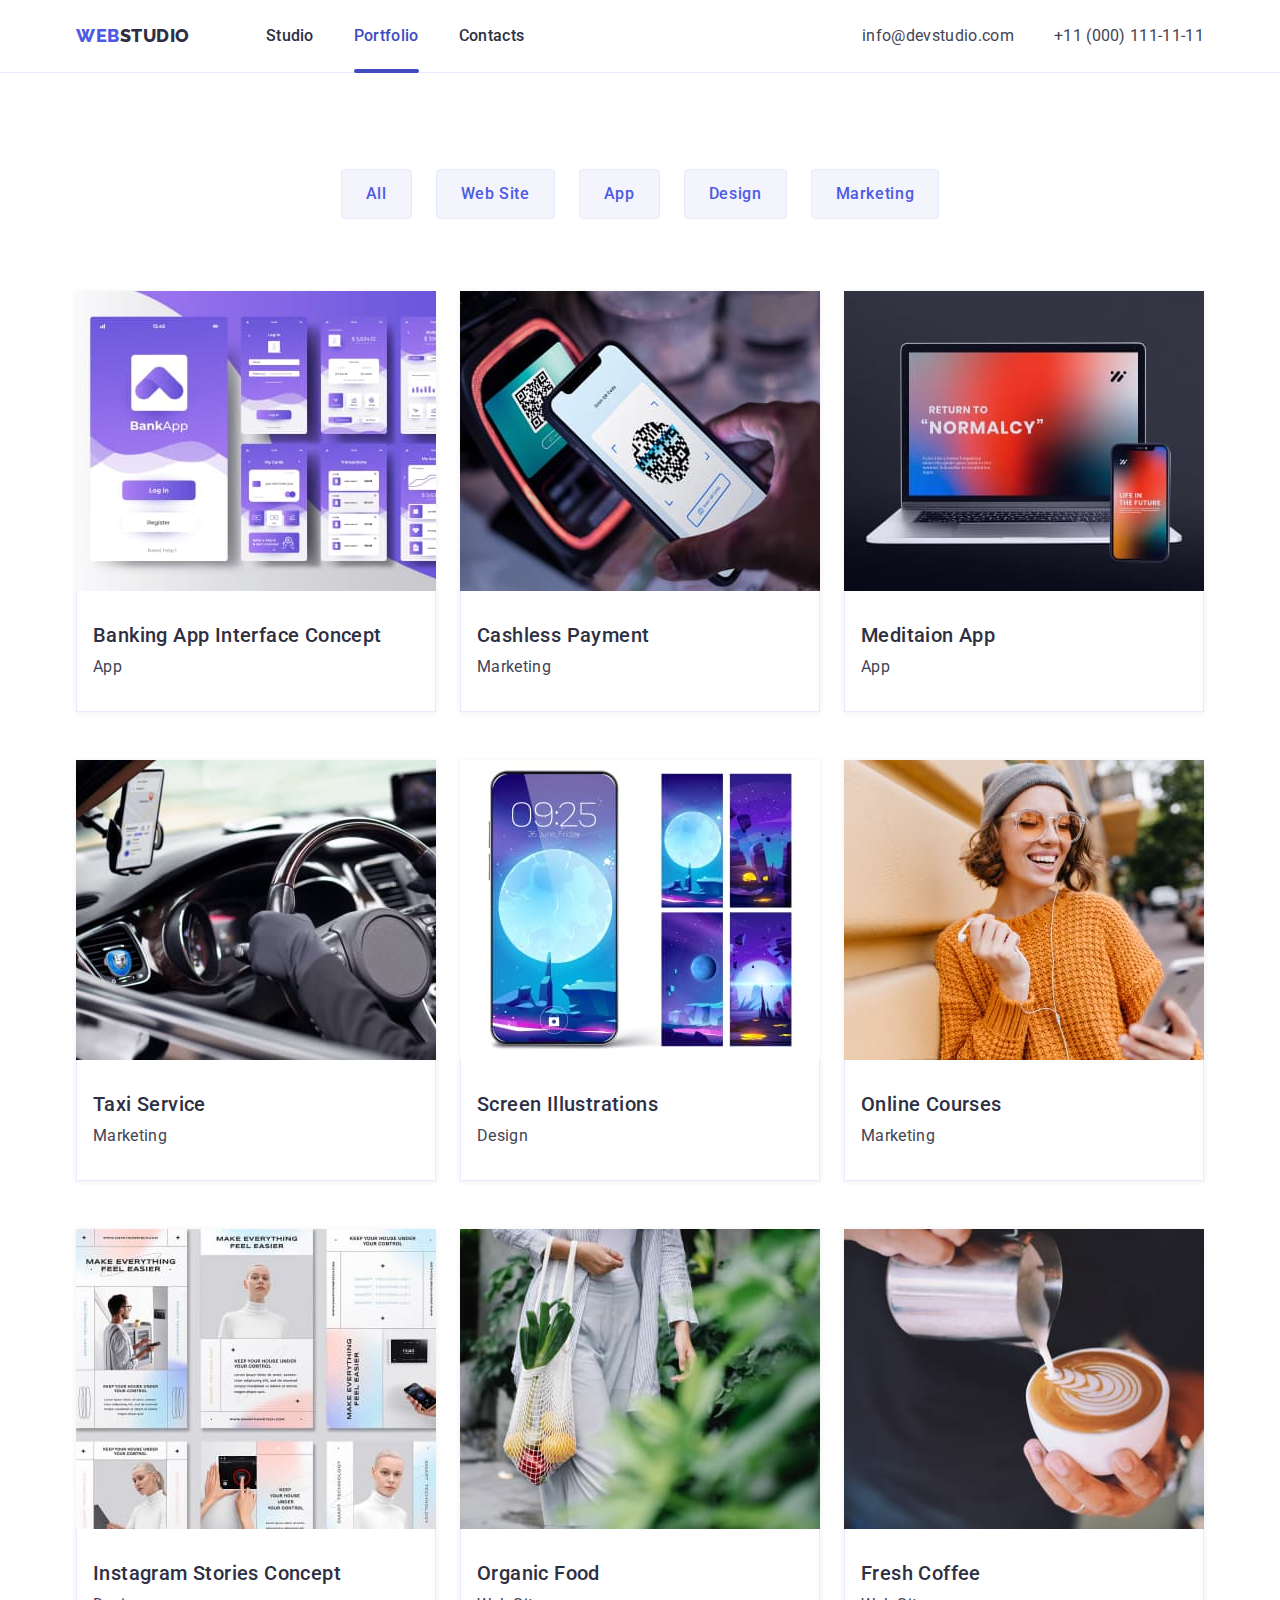
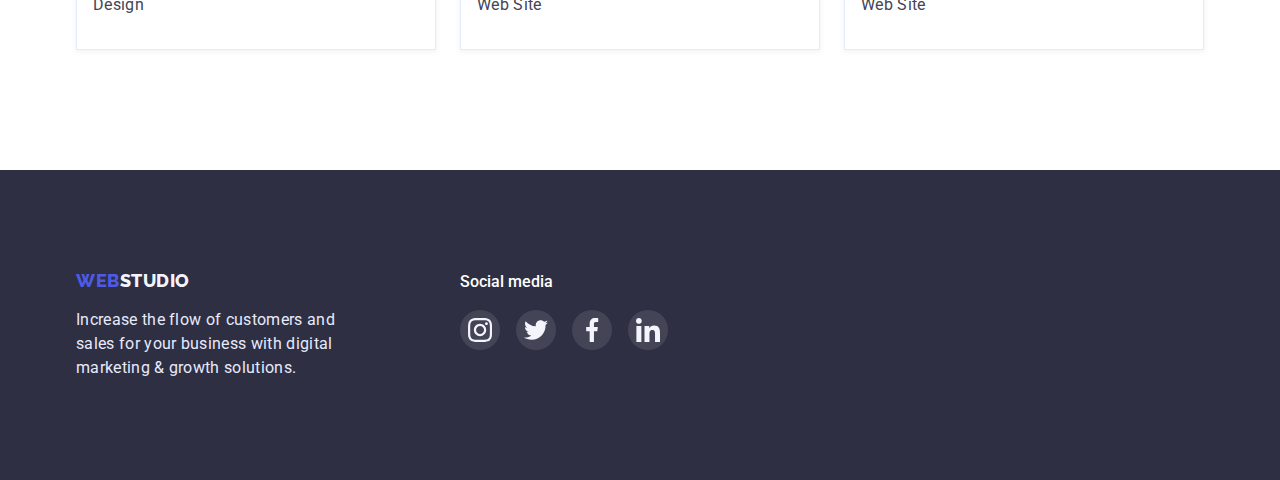
==== portfolio.html @ 485239a8 "clone repository" ====
<!DOCTYPE html>
<html lang="en">
  <head>
    <meta charset="UTF-8" />
    <meta http-equiv="X-UA-Compatible" content="IE=edge" />
    <meta name="viewport" content="width=device-width, initial-scale=1.0" />
    <title>WebStudio</title>
    <link rel="preconnect" href="https://fonts.googleapis.com" />
    <link rel="preconnect" href="https://fonts.gstatic.com" crossorigin />
    <link
      href="https://fonts.googleapis.com/css2?family=Raleway:wght@800&family=Roboto:wght@400;500;700;900&display=swap"
      rel="stylesheet"
    />
    <link
      rel="stylesheet"
      href="https://cdnjs.cloudflare.com/ajax/libs/modern-normalize/1.0.0/modern-normalize.min.css"
    />
    <link rel="stylesheet" href="./css/styles.css" />
  </head>
  <body>
    <header class="header">
      <div class="container header-container">
        <nav class="header-nav">
          <a href="./index.html" class="header-logo-link"
            ><span class="header-logo-linkweb">Web</span>Studio</a
          >
          <ul class="header-list list">
            <li class="header-item">
              <a href="./index.html" class="header-nav-link link">Studio</a>
            </li>
            <li class="header-item">
              <a href="./portfolio.html" class="header-nav-link current-page"
                >Portfolio</a
              >
            </li>
            <li class="header-item">
              <a href="#" class="header-nav-link link">Contacts</a>
            </li>
          </ul>
        </nav>
        <address class="contacts">
          <ul class="contacts-list list">
            <li class="contacts-item">
              <a href="mailto:info@devstudio.com" class="contacts-link link"
                >info@devstudio.com</a
              >
            </li>
            <li class="contacts-item">
              <a href="tel:+110001111111" class="contacts-link link"
                >+11 (000) 111-11-11</a
              >
            </li>
          </ul>
        </address>
      </div>
    </header>

    <main>
      <section class="section filter">
        <div class="container filter-container">
          <ul class="filter-list list">
            <li class="filter-item">
              <button type="button" class="filter-btn btn">All</button>
            </li>
            <li class="filter-item">
              <button type="button" class="filter-btn btn">Web Site</button>
            </li>
            <li class="filter-item">
              <button type="button" class="filter-btn btn">App</button>
            </li>
            <li class="filter-item">
              <button type="button" class="filter-btn btn">Design</button>
            </li>
            <li class="filter-item">
              <button type="button" class="filter-btn btn">Marketing</button>
            </li>
          </ul>

          <ul class="cadr-list list">
            <li class="card-item">
              <a href="#" class="card-link link">
                <div class="overlay-thumb">
                  <img
                    src="./images/bankingapp.jpg"
                    alt="Banking App Interface Concept"
                    width="360"
                  />
                  <div class="overlay-content">
                    <p class="overlay-text">
                      14 Stylish and User-Friendly App Design Concepts · Task
                      Manager App · Calorie Tracker App · Exotic Fruit Ecommerce
                      App · Cloud Storage App
                    </p>
                  </div>
                </div>
                <div class="card-item-content">
                  <h3 class="card-item-title">Banking App Interface Concept</h3>
                  <p class="card-item-text">App</p>
                </div>
              </a>
            </li>

            <li class="card-item">
              <a href="#" class="card-link link">
                <div class="overlay-thumb">
                  <img
                    src="./images/cashless.jpg"
                    alt="Cashless Payment"
                    width="360"
                  />
                  <div class="overlay-content">
                    <p class="overlay-text">
                      14 Stylish and User-Friendly App Design Concepts · Task
                      Manager App · Calorie Tracker App · Exotic Fruit Ecommerce
                      App · Cloud Storage App
                    </p>
                  </div>
                </div>
                <div class="card-item-content">
                  <h3 class="card-item-title">Cashless Payment</h3>
                  <p class="card-item-text">Marketing</p>
                </div>
              </a>
            </li>

            <li class="card-item">
              <a href="#" class="card-link link">
                <div class="overlay-thumb">
                  <img
                    src="./images/meditaionapp.jpg"
                    alt="Meditaion App"
                    width="360"
                  />
                  <div class="overlay-content">
                    <p class="overlay-text">
                      14 Stylish and User-Friendly App Design Concepts · Task
                      Manager App · Calorie Tracker App · Exotic Fruit Ecommerce
                      App · Cloud Storage App
                    </p>
                  </div>
                </div>
                <div class="card-item-content">
                  <h3 class="card-item-title">Meditaion App</h3>
                  <p class="card-item-text">App</p>
                </div>
              </a>
            </li>

            <li class="card-item">
              <a href="#" class="card-link link">
                <div class="overlay-thumb">
                  <img
                    src="./images/taxiservice.jpg"
                    alt="Taxi Service"
                    width="360"
                  />
                  <div class="overlay-content">
                    <p class="overlay-text">
                      14 Stylish and User-Friendly App Design Concepts · Task
                      Manager App · Calorie Tracker App · Exotic Fruit Ecommerce
                      App · Cloud Storage App
                    </p>
                  </div>
                </div>
                <div class="card-item-content">
                  <h3 class="card-item-title">Taxi Service</h3>
                  <p class="card-item-text">Marketing</p>
                </div>
              </a>
            </li>

            <li class="card-item">
              <a href="#" class="card-link link">
                <div class="overlay-thumb">
                  <img
                    src="./images/screenillustrations.jpg"
                    alt="Screen Illustrations"
                    width="360"
                  />
                  <div class="overlay-content">
                    <p class="overlay-text">
                      14 Stylish and User-Friendly App Design Concepts · Task
                      Manager App · Calorie Tracker App · Exotic Fruit Ecommerce
                      App · Cloud Storage App
                    </p>
                  </div>
                </div>
                <div class="card-item-content">
                  <h3 class="card-item-title">Screen Illustrations</h3>
                  <p class="card-item-text">Design</p>
                </div>
              </a>
            </li>

            <li class="card-item">
              <a href="#" class="card-link link">
                <div class="overlay-thumb">
                  <img
                    src="./images/onlinecourses.jpg"
                    alt="Online Courses"
                    width="360"
                  />
                  <div class="overlay-content">
                    <p class="overlay-text">
                      14 Stylish and User-Friendly App Design Concepts · Task
                      Manager App · Calorie Tracker App · Exotic Fruit Ecommerce
                      App · Cloud Storage App
                    </p>
                  </div>
                </div>
                <div class="card-item-content">
                  <h3 class="card-item-title">Online Courses</h3>
                  <p class="card-item-text">Marketing</p>
                </div>
              </a>
            </li>

            <li class="card-item">
              <a href="#" class="card-link link">
                <div class="overlay-thumb">
                  <img
                    src="./images/instagram.jpg"
                    alt="Instagram Stories Concept"
                    width="360"
                  />
                  <div class="overlay-content">
                    <p class="overlay-text">
                      14 Stylish and User-Friendly App Design Concepts · Task
                      Manager App · Calorie Tracker App · Exotic Fruit Ecommerce
                      App · Cloud Storage App
                    </p>
                  </div>
                </div>
                <div class="card-item-content">
                  <h3 class="card-item-title">Instagram Stories Concept</h3>
                  <p class="card-item-text">Design</p>
                </div>
              </a>
            </li>

            <li class="card-item">
              <a href="#" class="card-link link">
                <div class="overlay-thumb">
                  <img
                    src="./images/organicfood.jpg"
                    alt="Organic Food"
                    width="360"
                  />
                  <div class="overlay-content">
                    <p class="overlay-text">
                      14 Stylish and User-Friendly App Design Concepts · Task
                      Manager App · Calorie Tracker App · Exotic Fruit Ecommerce
                      App · Cloud Storage App
                    </p>
                  </div>
                </div>
                <div class="card-item-content">
                  <h3 class="card-item-title">Organic Food</h3>
                  <p class="card-item-text">Web Site</p>
                </div>
              </a>
            </li>

            <li class="card-item">
              <a href="#" class="card-link link">
                <div class="overlay-thumb">
                  <img
                    src="./images/coffee.jpg"
                    alt="Fresh Coffee"
                    width="360"
                  />
                  <div class="overlay-content">
                    <p class="overlay-text">
                      14 Stylish and User-Friendly App Design Concepts · Task
                      Manager App · Calorie Tracker App · Exotic Fruit Ecommerce
                      App · Cloud Storage App
                    </p>
                  </div>
                </div>
                <div class="card-item-content">
                  <h3 class="card-item-title">Fresh Coffee</h3>
                  <p class="card-item-text">Web Site</p>
                </div>
              </a>
            </li>
          </ul>
        </div>
      </section>
    </main>

    <footer class="footer">
      <div class="container footer-container">
        <div class="footer-logo">
          <a href="./index.html" class="footer-logo-link"
            ><span class="footer-logo-linkweb">Web</span>Studio</a
          >
          <p class="footer-text">
            Increase the flow of customers and sales for your business with
            digital marketing & growth solutions.
          </p>
        </div>

        <div class="footer-social">
          <h3 class="social-title">Social media</h3>
          <ul class="social-list list">
            <li class="social-item">
              <a
                href="https://www.instagram.com/"
                target="_blank"
                title="Instagram"
                class="social-icon link"
              >
                <svg width="24" height="24">
                  <use href="./images/icons.svg#FooterInstagram"></use>
                </svg>
              </a>
            </li>
            <li class="social-item">
              <a
                href="https://twitter.com/"
                target="_blank"
                title="Twitter"
                class="social-icon link"
              >
                <svg width="24" height="24">
                  <use href="./images/icons.svg#FooterTwitter"></use>
                </svg>
              </a>
            </li>
            <li class="social-item">
              <a
                href="https://www.facebook.com/"
                target="_blank"
                title="Facebook"
                class="social-icon link"
              >
                <svg width="24" height="24">
                  <use href="./images/icons.svg#FooterFacebook"></use>
                </svg>
              </a>
            </li>
            <li class="social-item">
              <a
                href="https://www.linkedin.com/"
                target="_blank"
                title="linkedin"
                class="social-icon link"
              >
                <svg width="24" height="24">
                  <use href="./images/icons.svg#FooterLinkedIn"></use>
                </svg>
              </a>
            </li>
          </ul>
        </div>
      </div>
    </footer>
  </body>
</html>
---- css/styles.css ----
:root {
  --primary-text-color: #2e2f42;
  --primary-title-font-weight: 500;
  --secondary-text-color: #434455;
  --logo-link-font-weight: 800;
  --logo-text-color-web: #4d5ae5;
  --logo-text-color-header: #2e2f42;
  --logo-text-color-footer: #f4f4fd;
  --nav-link-color: #2e2f42;
  --contacts-link-color: #434455;
  --link-color-accent: #404bbf;
  --hero-title-color: #ffffff;
  --hero-backgrnd-color: #2e2f42;
  --hero-btn-text-color: #ffffff;
  --hero-btn-backgrnd-color: #4d5ae5;
  --hero-btn-accent-color: #404bbf;
  --team-backgrnd-color: #f4f4fd;
  --team-item-backgrnd-color: #ffffff;
  --footer-text-color: #e7e9fc;
  --footer-backgrnd-color: #2e2f42;
  --filter-btn-text-color: #4d5ae5;
  --filter-btn-backgrnd-color: #f4f4fd;
  --filter-btn-accent-text-color: #ffffff;
  --filter-btn-accent-backgrnd-color: #404bbf;
}

h1,
h2,
h3,
h4,
h5,
p {
  margin: 0;
  padding: 0;
}

ul {
  margin: 0;
  padding: 0;
}

img {
  display: block;
  max-width: 100%;
  height: auto;
}

body {
  font-family: "Roboto", sans-serif;
  color: var(--primary-text-color);
}

.list {
  list-style: none;
  padding: 0;
  margin: 0;
}

.link {
  text-decoration: none;
}

.btn {
  cursor: pointer;
}

.section {
  padding-top: 120px;
  padding-bottom: 120px;
}

.container {
  max-width: 1158px;
  padding-left: 15px;
  padding-right: 15px;
  padding: 0 15px;
  margin: 0 auto;
}

/*------------ HEADER ------------*/
.header {
  border-bottom: 1px solid #e7e9fc;
}

.header-container {
  display: flex;
  align-items: center;
}

.header-nav {
  display: flex;
  align-items: center;
}

.header-logo-link {
  font-family: "Raleway", sans-serif;
  font-weight: var(--logo-link-font-weight);
  font-size: 18px;
  line-height: 1.33;
  align-items: center;
  letter-spacing: 0.03em;
  text-transform: uppercase;
  text-decoration: none;
  color: var(--logo-text-color-header);
  padding-top: 24px;
  padding-bottom: 24px;
}

.header-logo-linkweb {
  color: var(--logo-text-color-web);
}

.header-list {
  display: flex;
  align-items: center;
  gap: 40px;
  margin-left: 76px;
}

.header-item {
}

.header-nav-link {
  display: block;
  font-family: "Roboto";
  font-weight: 500;
  font-size: 16px;
  line-height: 1.5;
  letter-spacing: 0.02em;
  color: var(--nav-link-color);
  padding-top: 24px;
  padding-bottom: 24px;
  transition: 250ms cubic-bezier(0.4, 0, 0.2, 1);
}

.header-nav-link:hover,
.header-nav-link:focus {
  color: var(--link-color-accent);
}

.current-page {
  position: relative;
  text-decoration: none;
  color: var(--link-color-accent);
}

.current-page::after {
  content: "";
  position: absolute;
  width: 100%;
  height: 4px;
  left: 0;
  bottom: -1px;
  background-color: var(--link-color-accent);
  border-radius: 2px;
}

.contacts {
  margin-top: 0;
  margin-bottom: 0;
  margin-left: auto;
}

.contacts-list {
  display: flex;
  align-items: center;
}

.contacts-list .contacts-item + .contacts-item {
  margin-left: 40px;
}

.contacts-item {
}

.contacts-link {
  font-family: "Roboto";
  font-style: normal;
  font-size: 16px;
  line-height: 1.5;
  letter-spacing: 0.02em;
  color: var(--contacts-link-color);
  padding-top: 24px;
  padding-bottom: 24px;
  transition: 250ms cubic-bezier(0.4, 0, 0.2, 1);
}

.contacts-link:hover,
.contacts-link:focus {
  color: var(--link-color-accent);
}

/*------------ HERO ------------*/
.hero {
  max-width: 1440px;
  margin-left: auto;
  margin-right: auto;
  background-color: var(--hero-backgrnd-color);
  padding-top: 188px;
  padding-bottom: 188px;
  background-image: linear-gradient(
      to right,
      rgba(46, 47, 66, 0.7),
      rgba(46, 47, 66, 0.7)
    ),
    url(../images/people-office.jpg);
  background-repeat: no-repeat;
  background-position: center;
  background-size: cover;
}

.hero-container {
  display: flex;
  align-items: center;
  flex-direction: column;
}

.hero-title {
  font-size: 56px;
  line-height: 1.07;
  letter-spacing: 0.02em;
  color: var(--hero-title-color);
  max-width: 550px;
  text-align: center;
}

.hero-btn {
  display: flex;
  font-family: inherit;
  font-weight: 500;
  font-size: 16px;
  line-height: 1.18;
  letter-spacing: 0.04em;
  color: var(--hero-btn-text-color);
  background: var(--hero-btn-backgrnd-color);
  box-shadow: 0px 4px 4px rgba(0, 0, 0, 0.15);
  border-radius: 4px;
  padding: 16px 32px;
  gap: 10px;
  margin-top: 48px;
  border: 0;
  text-align: center;
  transition: 250ms cubic-bezier(0.4, 0, 0.2, 1);
}

.hero-btn:hover,
.hero-btn:focus {
  background: var(--hero-btn-accent-color);
}

/*------------ FEATURES ------------*/
.features {
}

.features-container {
}

.visually-hidden {
  position: absolute;
  white-space: nowrap;
  width: 1px;
  height: 1px;
  overflow: hidden;
  border: 0;
  padding: 0;
  clip: rect(0 0 0 0);
  clip-path: inset(50%);
  margin: -1px;
}

.features-list {
  display: flex;
  gap: 24px;
}

.features-item {
  /* width: 264px; */
  width: calc((1128 - 3 * 24px) / 4);
}

.features-item::before {
  content: "";
  display: block;
  height: 112px;
  background-size: contain;
  background-repeat: no-repeat;
  background-position: center;
  background-color: #f4f4fd;
  border-radius: 4px;
}

.icon-antenna::before {
  background-image: url(../images/antenna.svg);
  background-size: 64px;
}

.icon-clock::before {
  background-image: url(../images/clock.svg);
  background-size: 64px;
}

.icon-diagram::before {
  background-image: url(../images/diagram.svg);
  background-size: 64px;
}

.icon-astronaut::before {
  background-image: url(../images/astronaut.svg);
  background-size: 64px;
}

.features-item-title {
  font-weight: var(--primary-title-font-weight);
  font-size: 20px;
  line-height: 1.2;
  letter-spacing: 0.02em;
  margin-top: 8px;
  margin-bottom: 8px;
  width: 264px;
}

.features-item-text {
  font-size: 16px;
  line-height: 1.5;
  letter-spacing: 0.02em;
  color: var(--secondary-text-color);
  width: 264px;
}

/*------------ ABOUT ------------*/
.about {
  padding-top: 0;
}

.about-container {
}

.about-title {
  font-size: 36px;
  line-height: 1.11;
  letter-spacing: 0.02em;
  text-transform: capitalize;
  text-align: center;
}

.about-list {
  display: flex;
  margin-top: 72px;
  gap: 24px;
}

.about-item {
  /* width: 360px; */
  width: calc((1128 - 2 * 24px) / 3);
}

/*------------ TEAM ------------*/
.team {
  background: var(--team-backgrnd-color);
}

.team-container {
}

.team-title {
  font-size: 36px;
  line-height: 1.11;
  letter-spacing: 0.02em;
  text-transform: capitalize;
  text-align: center;
}

.team-list {
  display: flex;
  background-color: #f4f4fd;
  gap: 24px;
  margin-top: 72px;
}

.team-item {
  background: var(--team-item-backgrnd-color);
  box-shadow: 0px 1px 6px rgba(46, 47, 66, 0.08),
    0px 1px 1px rgba(46, 47, 66, 0.16), 0px 2px 1px rgba(46, 47, 66, 0.08);
  border-radius: 0px 0px 4px 4px;
  text-align: center;
  /* width: 264px; */
  width: calc((1128 - 3 * 24px) / 4);
}

.team-item-content {
  padding: 32px 16px;
}

.team-item-title {
  font-weight: var(--primary-title-font-weight);
  font-size: 20px;
  line-height: 1.2;
  letter-spacing: 0.02em;
}

.team-item-text {
  font-size: 16px;
  line-height: 1.5;
  letter-spacing: 0.02em;
  color: var(--secondary-text-color);
  margin-top: 8px;
}

.team-icon {
  display: flex;
  justify-content: center;
  gap: 24px;
  margin-top: 8px;
}

.team-icon li {
}

.team-icon a {
  display: inline-block;
  width: 40px;
  height: 40px;
  border-radius: 50%;
  padding: 12px;
  background-color: #4d5ae5;
  transition: 250ms cubic-bezier(0.4, 0, 0.2, 1);
}

.team-icon a:hover,
.team-icon a:focus {
  background-color: #404bbf;
}

.team-icon svg {
  fill: #f4f4fd;
}

/*------------ CUSTOMERS ------------*/
.customers {
}

.customers-container {
}
.customers-title {
  font-size: 36px;
  line-height: 1.11;
  letter-spacing: 0.02em;
  text-transform: capitalize;
  text-align: center;
}
.customers-list {
  display: flex;
  margin-top: 72px;
  justify-content: center;
  gap: 24px;
}

.customers-item {
  width: 168px;
  height: 88px;
}

.customers-link {
  display: inline-block;
  width: 100%;
  height: 100%;
  border: 1px solid #8e8f99;
  border-radius: 4px;
  padding: 16px 32px;
  transition: 250ms cubic-bezier(0.4, 0, 0.2, 1);
}

.customers-link:hover,
.customers-link:focus {
  border: 1px solid #404bbf;
}

.customers-icon {
  fill: #8e8f99;
  transition: 250ms cubic-bezier(0.4, 0, 0.2, 1);
}

.customers-link:is(:hover, :focus) > .customers-icon {
  fill: #404bbf;
}

/*------------ FOOTER ------------*/
.footer {
  background: var(--footer-backgrnd-color);
  padding-top: 100px;
  padding-bottom: 100px;
}

.footer-container {
  display: flex;
  align-items: baseline;
}

.footer-logo {
  margin-right: 120px;
}

.footer-logo-link {
  display: block;
  font-family: "Raleway", sans-serif;
  font-weight: var(--logo-link-font-weight);
  font-size: 18px;
  line-height: 1.16;
  align-items: center;
  letter-spacing: 0.03em;
  text-transform: uppercase;
  text-decoration: none;
  color: var(--logo-text-color-footer);
}

.footer-logo-linkweb {
  color: var(--logo-text-color-web);
}

.footer-text {
  display: block;
  font-size: 16px;
  line-height: 1.5;
  letter-spacing: 0.02em;
  color: var(--footer-text-color);
  margin-top: 16px;
  width: 264px;
}

.footer-social {
}

.social-title {
  font-family: "Roboto";
  font-style: normal;
  font-weight: 500;
  font-size: 16px;
  line-height: 24px;
  color: #ffffff;
}

.social-list {
  display: flex;
  justify-content: center;
  gap: 16px;
  margin-top: 16px;
}

.social-item {
}

.social-icon {
  display: inline-block;
  width: 40px;
  height: 40px;
  background-color: rgba(255, 255, 255, 0.1);
  border-radius: 50%;
  padding: 8px;
  outline: 1px #f4f4fd;
  transition: 250ms cubic-bezier(0.4, 0, 0.2, 1);
}

.social-icon:hover,
.social-icon:focus {
  background-color: #31d0aa;
}

.social-icon svg {
  fill: #f4f4fd;
}

/*------------ FILTER ------------*/
.filter {
  padding-top: 96px;
}

.filter-container {
}

.filter-list {
  display: flex;
  gap: 24px;
  justify-content: center;
  margin-bottom: 72px;
}

.filter-item {
  align-items: center;
}

.filter-btn {
  background: var(--filter-btn-backgrnd-color);
  border: 1px solid #e7e9fc;
  border-radius: 4px;
  font-family: "Roboto";
  font-style: normal;
  font-weight: 500;
  font-size: 16px;
  line-height: 1.5;
  align-items: center;
  text-align: center;
  letter-spacing: 0.04em;
  color: var(--filter-btn-text-color);
  padding: 12px 24px;
  transition: 250ms cubic-bezier(0.4, 0, 0.2, 1);
}

.filter-btn:hover,
.filter-btn:focus {
  background: var(--filter-btn-accent-backgrnd-color);
  color: var(--filter-btn-accent-text-color);
  box-shadow: 0px 3px 1px rgba(0, 0, 0, 0.1), 0px 2px 1px rgba(0, 0, 0, 0.08),
    0px 2px 2px rgba(0, 0, 0, 0.12);
  border: 1px solid #404bbf;
}

.filter-container-card {
}

.cadr-list {
  display: flex;
  flex-wrap: wrap;
}

.card-item {
  /* width: 360px; */
  width: calc((100% - 2 * 24px) / 3);
  margin-right: 24px;
  margin-bottom: 48px;
}

.card-link {
  display: block;
  color: #2e2f42;
  box-shadow: 0px 1px 6px rgba(46, 47, 66, 0.08);
  transition: 250ms cubic-bezier(0.4, 0, 0.2, 1);
}

.card-link:is(:hover, :focus) {
  box-shadow: 0px 1px 6px rgba(46, 47, 66, 0.08),
    0px 1px 1px rgba(46, 47, 66, 0.16), 0px 2px 1px rgba(46, 47, 66, 0.08);
}

.card-item:nth-child(3n) {
  margin-right: 0;
}

.card-item:nth-last-child(-n + 3) {
  margin-bottom: 0;
}

.card-item-content {
  width: 360px;
  border: 1px solid #e7e9fc;
  border-top: none;
  padding-left: 16px;
  padding-top: 32px;
  padding-bottom: 32px;
}

.card-item-title {
  font-weight: var(--primary-title-font-weight);
  font-size: 20px;
  line-height: 1.2;
  letter-spacing: 0.02em;
}

.card-item-text {
  font-size: 16px;
  line-height: 1.5;
  letter-spacing: 0.02em;
  color: var(--secondary-text-color);
  margin-top: 8px;
}

/*--------- FILTER-CARD-OVERLAY ---------*/
.overlay-thumb {
  position: relative;
  overflow: hidden;
}

.overlay-content {
  position: absolute;
  top: 0;
  left: 0;
  width: 100%;
  height: 100%;
  background-color: #4d5ae5;
  transform: translatey(100%);
  transition: transform 250ms cubic-bezier(0.4, 0, 0.2, 1);
  opacity: 0.9;
}

.overlay-text {
  position: absolute;
  padding: 40px 32px 0px 32px;
  font-family: "Roboto";
  font-style: normal;
  font-weight: 400;
  font-size: 16px;
  line-height: 24px;
  color: #f4f4fd;
}

.card-link:is(:hover, :focus) .overlay-content {
  transform: translatey(0);
}

/*------- BACKDROP and MODAL window -------*/
.backdrop {
  position: fixed;
  top: 0;
  left: 0;
  width: 100%;
  height: 100%;
  background-color: rgba(46, 47, 66, 0.4);
  transition: 500ms cubic-bezier(0.4, 0, 0.2, 1);
}

.backdrop.is-hidden {
  opacity: 0;
  pointer-events: none;
  visibility: hidden;
}

.backdrop.is-hidden .modal {
  transform: translate(-50%, -50%) scale(0.7);
}

.modal {
  position: absolute;
  top: 50%;
  left: 50%;
  min-width: 408px;
  min-height: 576px;
  background-color: #fcfcfc;
  border-radius: 4px;
  box-shadow: 0px 1px 1px rgba(0, 0, 0, 0.14), 0px 1px 3px rgba(0, 0, 0, 0.12),
    0px 2px 1px rgba(0, 0, 0, 0.2);
  transform: translate(-50%, -51%) scale(1);
  transition: transform 500ms cubic-bezier(0.4, 0, 0.2, 1);
}

.modal-btn-close {
  position: absolute;
  top: 24px;
  right: 24px;
  display: flex;
  justify-content: center;
  align-items: center;
  width: 24px;
  height: 24px;
  border-radius: 50%;
  background-color: #e7e9fc;
  border: 1px solid rgba(0, 0, 0, 0.1);
  transition: 250ms cubic-bezier(0.4, 0, 0.2, 1);
}

.modal-btn-close:is(:hover, :focus) {
  background-color: #404bbf;
  border: 1px solid #404bbf;
}

.modal-icon-close {
}

.modal-btn-close:is(:hover, :focus) .modal-icon-close {
  fill: #ffffff;
}
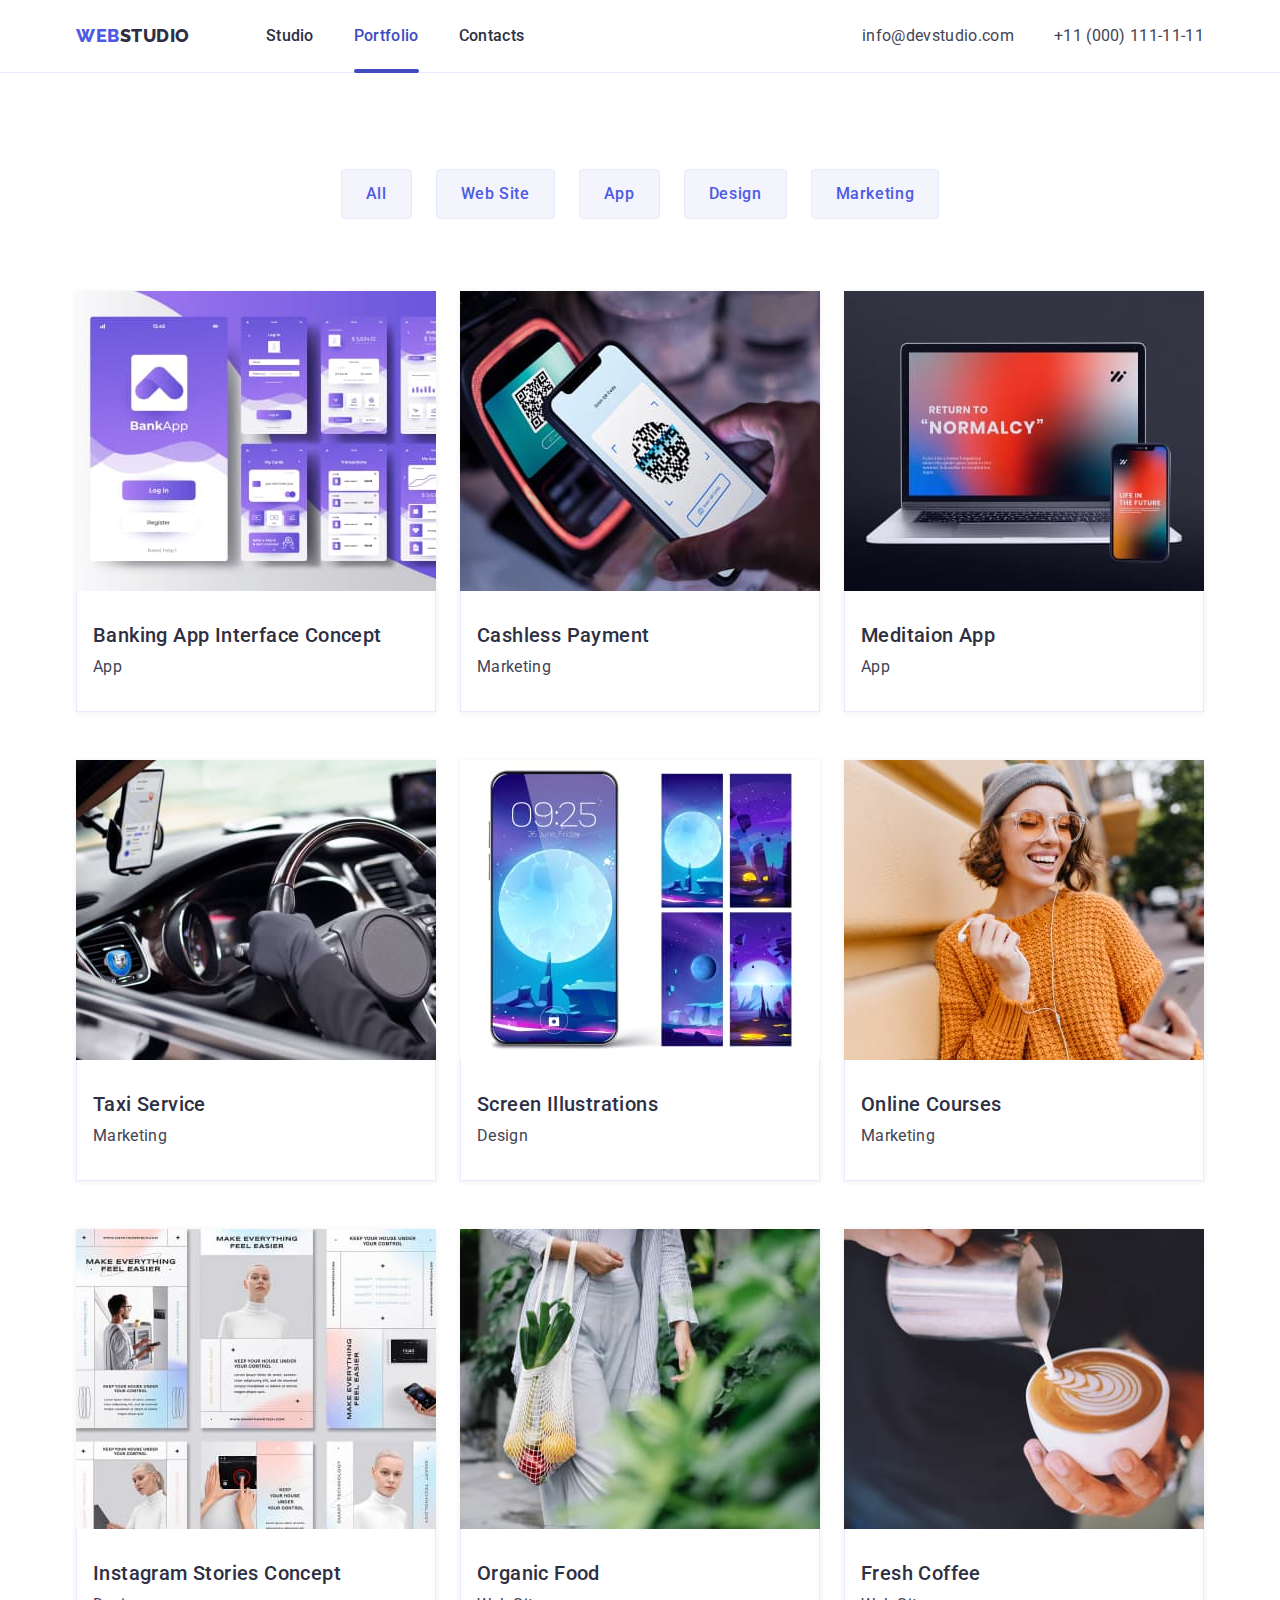
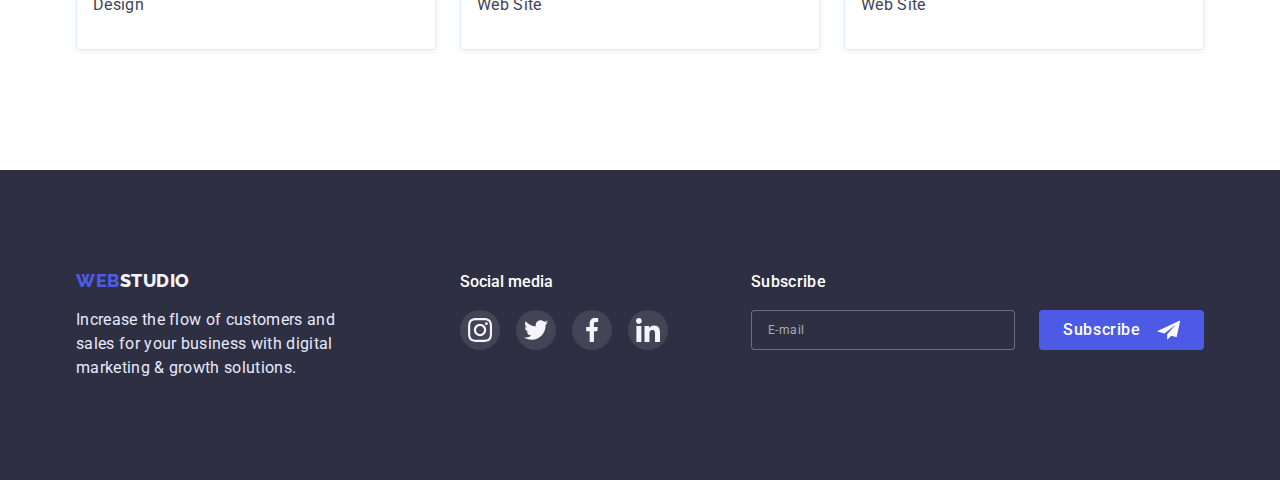
==== commit 1c30cbaf: "subscribe and modal form" ====
--- a/portfolio.html
+++ b/portfolio.html
@@ -353,6 +353,29 @@
             </li>
           </ul>
         </div>
+
+        <div class="footer-form-container">
+          <form class="footer-form">
+            <div class="footer-form-field">
+              <label class="footer-label-email" for="footer-mail"
+                >Subscribe</label
+              >
+              <input
+                type="email"
+                name="email"
+                class="footer-input-email"
+                placeholder="E-mail"
+                id="footer-mail"
+              />
+            </div>
+            <button type="submit" class="footer-btn-email btn">
+              Subscribe
+              <svg class="footer-icon-subscribe" width="24px" height="24px">
+                <use href="./images/icons.svg#icon-subscribe"></use>
+              </svg>
+            </button>
+          </form>
+        </div>
       </div>
     </footer>
   </body>
--- a/css/styles.css
+++ b/css/styles.css
@@ -130,7 +130,7 @@
   color: var(--nav-link-color);
   padding-top: 24px;
   padding-bottom: 24px;
-  transition: 250ms cubic-bezier(0.4, 0, 0.2, 1);
+  transition: color 250ms cubic-bezier(0.4, 0, 0.2, 1);
 }
 
 .header-nav-link:hover,
@@ -182,7 +182,7 @@
   color: var(--contacts-link-color);
   padding-top: 24px;
   padding-bottom: 24px;
-  transition: 250ms cubic-bezier(0.4, 0, 0.2, 1);
+  transition: color 250ms cubic-bezier(0.4, 0, 0.2, 1);
 }
 
 .contacts-link:hover,
@@ -232,7 +232,7 @@
   line-height: 1.18;
   letter-spacing: 0.04em;
   color: var(--hero-btn-text-color);
-  background: var(--hero-btn-backgrnd-color);
+  background-color: var(--hero-btn-backgrnd-color);
   box-shadow: 0px 4px 4px rgba(0, 0, 0, 0.15);
   border-radius: 4px;
   padding: 16px 32px;
@@ -240,12 +240,12 @@
   margin-top: 48px;
   border: 0;
   text-align: center;
-  transition: 250ms cubic-bezier(0.4, 0, 0.2, 1);
+  transition: background-color 250ms cubic-bezier(0.4, 0, 0.2, 1);
 }
 
 .hero-btn:hover,
 .hero-btn:focus {
-  background: var(--hero-btn-accent-color);
+  background-color: var(--hero-btn-accent-color);
 }
 
 /*------------ FEATURES ------------*/
@@ -423,7 +423,7 @@
   border-radius: 50%;
   padding: 12px;
   background-color: #4d5ae5;
-  transition: 250ms cubic-bezier(0.4, 0, 0.2, 1);
+  transition: background-color 250ms cubic-bezier(0.4, 0, 0.2, 1);
 }
 
 .team-icon a:hover,
@@ -467,7 +467,7 @@
   border: 1px solid #8e8f99;
   border-radius: 4px;
   padding: 16px 32px;
-  transition: 250ms cubic-bezier(0.4, 0, 0.2, 1);
+  transition: border 250ms cubic-bezier(0.4, 0, 0.2, 1);
 }
 
 .customers-link:hover,
@@ -477,7 +477,7 @@
 
 .customers-icon {
   fill: #8e8f99;
-  transition: 250ms cubic-bezier(0.4, 0, 0.2, 1);
+  transition: fill 250ms cubic-bezier(0.4, 0, 0.2, 1);
 }
 
 .customers-link:is(:hover, :focus) > .customers-icon {
@@ -557,7 +557,7 @@
   border-radius: 50%;
   padding: 8px;
   outline: 1px #f4f4fd;
-  transition: 250ms cubic-bezier(0.4, 0, 0.2, 1);
+  transition: background-color 250ms cubic-bezier(0.4, 0, 0.2, 1);
 }
 
 .social-icon:hover,
@@ -569,6 +569,97 @@
   fill: #f4f4fd;
 }
 
+/*------------ FOOTER FORM ------------*/
+.footer-form-container {
+  margin-left: auto;
+}
+
+.footer-form {
+  display: flex;
+  gap: 24px;
+}
+
+.footer-form-field {
+  display: flex;
+  flex-direction: column;
+}
+
+.footer-label-email {
+  margin-bottom: 16px;
+  font-family: "Roboto";
+  font-style: normal;
+  font-weight: 500;
+  font-size: 16px;
+  line-height: 24px;
+  letter-spacing: 0.02em;
+  color: #ffffff;
+}
+
+.footer-input-email {
+  width: 264px;
+  height: 40px;
+  font-size: 12px;
+  line-height: 1.3;
+  display: flex;
+  align-items: center;
+  letter-spacing: 0.04em;
+  color: rgba(255, 255, 255, 0.6);
+  border: 1px solid rgba(255, 255, 255, 0.3);
+  border-radius: 4px;
+  padding-left: 16px;
+  padding-top: 8px;
+  padding-bottom: 8px;
+  background-color: #2e2f42;
+  transition: border-color 250ms cubic-bezier(0.4, 0, 0.2, 1);
+}
+
+.footer-input-email::placeholder {
+  font-family: "Roboto";
+  font-style: normal;
+  font-weight: 400;
+  font-size: 12px;
+  line-height: 24px;
+  align-items: center;
+  letter-spacing: 0.04em;
+  color: rgba(255, 255, 255, 0.6);
+}
+
+.footer-input-email:focus {
+  border-color: #4d5ae5;
+  outline: none;
+}
+
+.footer-btn-email {
+  display: flex;
+  align-items: center;
+  justify-content: center;
+  width: 165px;
+  height: 40px;
+  padding: 8px 24px;
+  margin-top: auto;
+  font-family: "Roboto";
+  font-style: normal;
+  font-weight: 500;
+  font-size: 16px;
+  line-height: 24px;
+  text-align: center;
+  letter-spacing: 0.04em;
+  color: #ffffff;
+  background-color: #4d5ae5;
+  border: none;
+  border-radius: 4px;
+  transition: background-color 250ms cubic-bezier(0.4, 0, 0.2, 1);
+}
+
+.footer-btn-email:is(:hover, :focus) {
+  background-color: #404bbf;
+}
+
+.footer-icon-subscribe {
+  fill: #ffffff;
+  margin-left: 16px;
+}
+
 /*------------ FILTER ------------*/
 .filter {
   padding-top: 96px;
@@ -589,7 +680,7 @@
 }
 
 .filter-btn {
-  background: var(--filter-btn-backgrnd-color);
+  background-color: var(--filter-btn-backgrnd-color);
   border: 1px solid #e7e9fc;
   border-radius: 4px;
   font-family: "Roboto";
@@ -602,12 +693,14 @@
   letter-spacing: 0.04em;
   color: var(--filter-btn-text-color);
   padding: 12px 24px;
-  transition: 250ms cubic-bezier(0.4, 0, 0.2, 1);
+  transition: background-color 250ms cubic-bezier(0.4, 0, 0.2, 1),
+    color 250ms cubic-bezier(0.4, 0, 0.2, 1),
+    border 250ms cubic-bezier(0.4, 0, 0.2, 1);
 }
 
 .filter-btn:hover,
 .filter-btn:focus {
-  background: var(--filter-btn-accent-backgrnd-color);
+  background-color: var(--filter-btn-accent-backgrnd-color);
   color: var(--filter-btn-accent-text-color);
   box-shadow: 0px 3px 1px rgba(0, 0, 0, 0.1), 0px 2px 1px rgba(0, 0, 0, 0.08),
     0px 2px 2px rgba(0, 0, 0, 0.12);
@@ -633,7 +726,7 @@
   display: block;
   color: #2e2f42;
   box-shadow: 0px 1px 6px rgba(46, 47, 66, 0.08);
-  transition: 250ms cubic-bezier(0.4, 0, 0.2, 1);
+  transition: box-shadow 250ms cubic-bezier(0.4, 0, 0.2, 1);
 }
 
 .card-link:is(:hover, :focus) {
@@ -735,6 +828,7 @@
   min-height: 576px;
   background-color: #fcfcfc;
   border-radius: 4px;
+  padding: 72px 24px 24px 24px;
   box-shadow: 0px 1px 1px rgba(0, 0, 0, 0.14), 0px 1px 3px rgba(0, 0, 0, 0.12),
     0px 2px 1px rgba(0, 0, 0, 0.2);
   transform: translate(-50%, -51%) scale(1);
@@ -753,7 +847,8 @@
   border-radius: 50%;
   background-color: #e7e9fc;
   border: 1px solid rgba(0, 0, 0, 0.1);
-  transition: 250ms cubic-bezier(0.4, 0, 0.2, 1);
+  transition: background-color 250ms cubic-bezier(0.4, 0, 0.2, 1),
+    border 250ms cubic-bezier(0.4, 0, 0.2, 1);
 }
 
 .modal-btn-close:is(:hover, :focus) {
@@ -762,8 +857,201 @@
 }
 
 .modal-icon-close {
+  fill: #000000;
+  transition: fill 250ms cubic-bezier(0.4, 0, 0.2, 1);
 }
 
 .modal-btn-close:is(:hover, :focus) .modal-icon-close {
   fill: #ffffff;
 }
+
+/*----- MODAL FORM -----*/
+.modal-title {
+  font-family: "Roboto";
+  font-style: normal;
+  font-weight: 500;
+  font-size: 16px;
+  line-height: 24px;
+  text-align: center;
+  letter-spacing: 0.02em;
+  color: #2e2f42;
+  margin-bottom: 14px;
+}
+
+.modal-form {
+  display: flex;
+  flex-direction: column;
+}
+
+.modal-form-field {
+  position: relative;
+  display: flex;
+  flex-direction: column;
+  margin-bottom: 8px;
+}
+
+.modal-form-label {
+  margin-bottom: 4px;
+  font-family: "Roboto";
+  font-style: normal;
+  font-weight: 400;
+  font-size: 12px;
+  line-height: 16px;
+  letter-spacing: 0.04em;
+  color: #8e8f99;
+}
+
+.modal-form-input {
+  font-family: "Roboto";
+  font-style: normal;
+  font-weight: 400;
+  font-size: 12px;
+  line-height: 16px;
+  letter-spacing: 0.04em;
+  border: 1px solid rgba(33, 33, 33, 0.2);
+  border-radius: 4px;
+  width: 100%;
+  padding-left: 38px;
+  padding-top: 11px;
+  padding-bottom: 11px;
+  transition: border-color 250ms cubic-bezier(0.4, 0, 0.2, 1);
+}
+
+.modal-form-input:focus {
+  outline: none;
+  border-color: #4d5ae5;
+}
+
+.modal-form-icon {
+  position: absolute;
+  top: 50%;
+  left: 16px;
+  fill: #2e2f42;
+  transition: fill 250ms cubic-bezier(0.4, 0, 0.2, 1);
+}
+
+.modal-form-input:focus + .modal-form-icon {
+  fill: #4d5ae5;
+}
+
+.modal-form-comment {
+  width: 100%;
+  min-height: 120px;
+  resize: none;
+  padding: 8px 16px;
+  border: 1px solid rgba(33, 33, 33, 0.2);
+  border-radius: 4px;
+  font-family: "Roboto";
+  font-style: normal;
+  font-weight: 400;
+  font-size: 12px;
+  line-height: 16px;
+  letter-spacing: 0.04em;
+  transition: border-color 250ms cubic-bezier(0.4, 0, 0.2, 1);
+}
+
+.modal-form-comment::placeholder {
+  font-family: "Roboto";
+  font-style: normal;
+  font-weight: 400;
+  font-size: 12px;
+  line-height: 16px;
+  letter-spacing: 0.04em;
+  color: rgba(117, 117, 117, 0.5);
+}
+
+.modal-form-comment:focus {
+  outline: none;
+  border-color: #4d5ae5;
+}
+
+.modal-form-policy {
+  display: flex;
+  align-items: center;
+  margin-top: 8px;
+  margin-bottom: 24px;
+}
+
+.modal-label-policy {
+  display: flex;
+  align-items: center;
+  font-family: "Roboto";
+  font-style: normal;
+  font-weight: 400;
+  font-size: 12px;
+  line-height: 16px;
+  letter-spacing: 0.04em;
+  color: #757575;
+}
+
+.modal-form-checkbox {
+  position: absolute;
+  width: 1px;
+  height: 1px;
+  margin: -1px;
+  border: 0;
+  padding: 0;
+  overflow: hidden;
+}
+
+.modal-icon-policy {
+  display: inline-block;
+  width: 16px;
+  height: 16px;
+  margin-right: 5px;
+  border: 1.25px solid #2e2f42;
+  border-radius: 2px;
+  justify-content: center;
+  align-items: center;
+  background-color: #fcfcfc;
+  transition: background-color 250ms cubic-bezier(0.4, 0, 0.2, 1);
+}
+
+.modal-form-checkbox:checked + .modal-icon-policy {
+  border-color: transparent;
+  background-color: #404bbf;
+  background-image: url("../images/icon-modal-accept.svg");
+  background-origin: border-box;
+  background-repeat: no-repeat;
+  background-position: center;
+}
+
+.modal-policy-link {
+  font-family: "Roboto";
+  font-style: normal;
+  font-weight: 400;
+  font-size: 14px;
+  line-height: 16px;
+  letter-spacing: 0.04em;
+  margin-left: 4px;
+}
+
+.form-button {
+  font-family: "Roboto";
+  font-style: normal;
+  font-weight: 500;
+  font-size: 16px;
+  line-height: 24px;
+  letter-spacing: 0.04em;
+  color: #ffffff;
+  text-align: center;
+  min-width: 169px;
+  height: 56px;
+  padding: 16px 32px;
+  background-color: #4d5ae5;
+  border-radius: 4px;
+  border-color: #4d5ae5;
+  outline: none;
+  display: flex;
+  align-items: center;
+  justify-content: center;
+  flex-direction: column;
+  margin: 0 auto;
+  box-shadow: 0px 4px 4px rgba(0, 0, 0, 0.15);
+  transition: background-color 250ms cubic-bezier(0.4, 0, 0.2, 1),
+    border-color 250ms cubic-bezier(0.4, 0, 0.2, 1);
+}
+
+.form-button:is(:hover, :focus) {
+  background-color: #404bbf;
+}
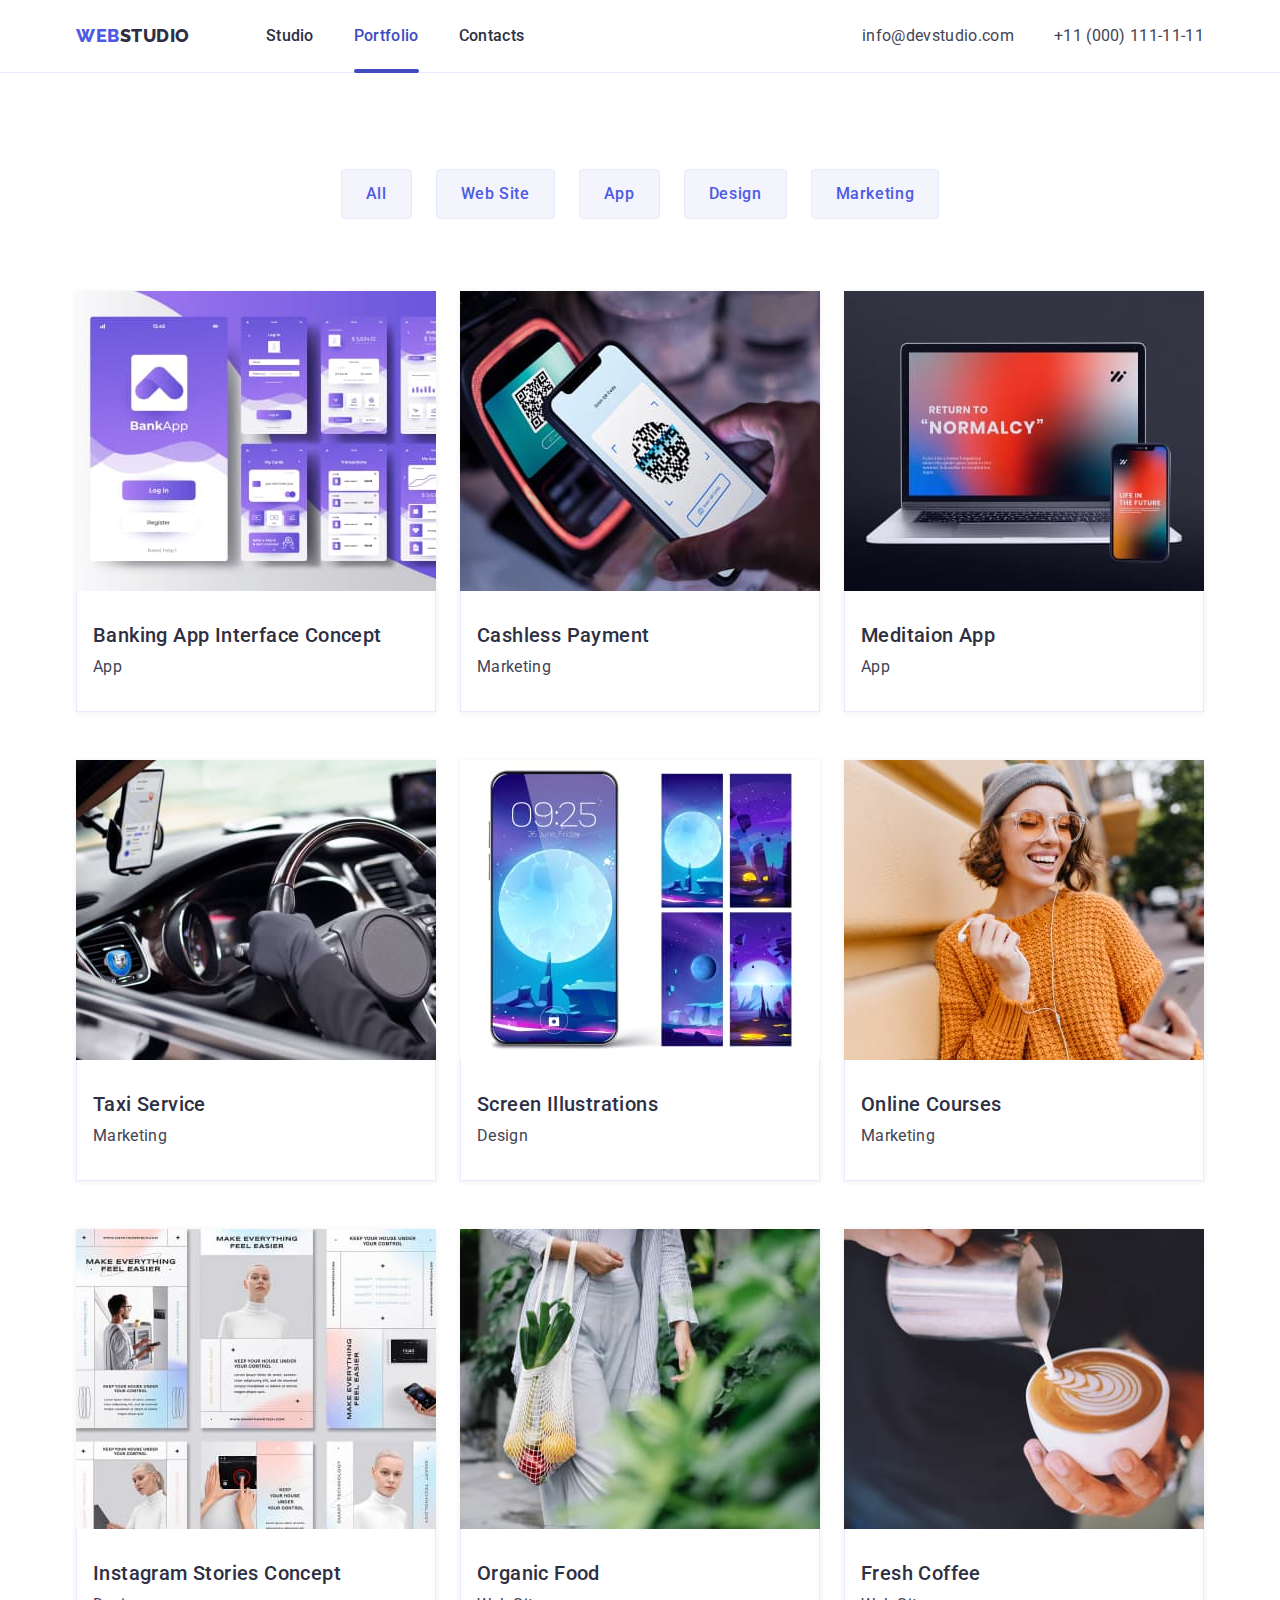
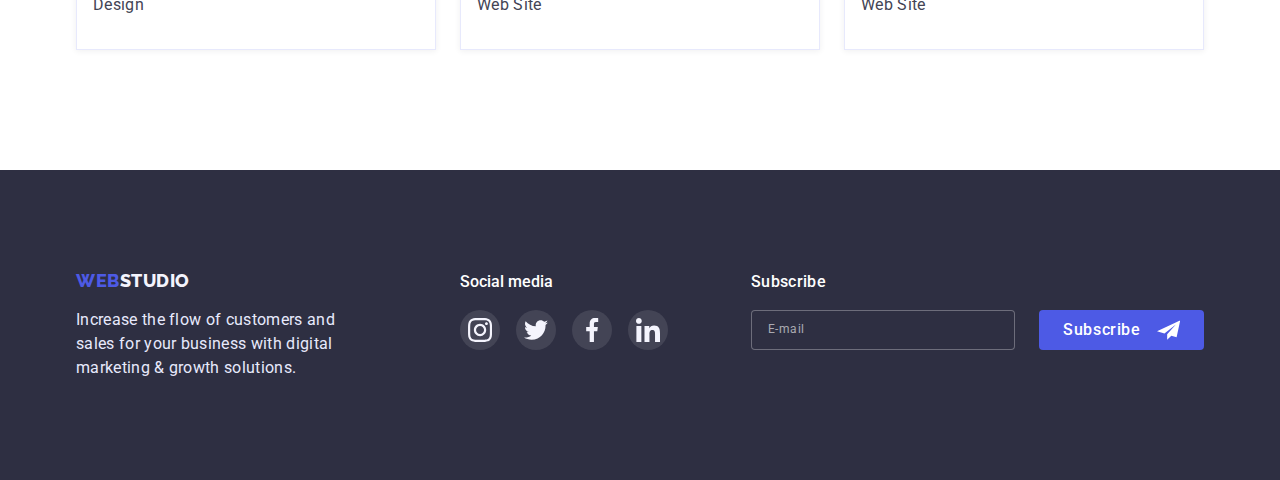
==== commit caea6ad2: "corrected footer-form" ====
--- a/portfolio.html
+++ b/portfolio.html
@@ -355,19 +355,15 @@
         </div>
 
         <div class="footer-form-container">
+          <p class="footer-subscribe-title">Subscribe</p>
           <form class="footer-form">
-            <div class="footer-form-field">
-              <label class="footer-label-email" for="footer-mail"
-                >Subscribe</label
-              >
-              <input
-                type="email"
-                name="email"
-                class="footer-input-email"
-                placeholder="E-mail"
-                id="footer-mail"
-              />
-            </div>
+            <input
+              type="email"
+              name="email"
+              placeholder="E-mail"
+              id="email-subscribe"
+              class="footer-input-email"
+            />
             <button type="submit" class="footer-btn-email btn">
               Subscribe
               <svg class="footer-icon-subscribe" width="24px" height="24px">
--- a/css/styles.css
+++ b/css/styles.css
@@ -574,34 +574,26 @@
   margin-left: auto;
 }
 
+.footer-subscribe-title {
+  margin-bottom: 16px;
+  font-family: "Roboto";
+  font-style: normal;
+  font-weight: 500;
+  font-size: 16px;
+  line-height: 24px;
+  letter-spacing: 0.02em;
+  color: #ffffff;
+}
+
 .footer-form {
   display: flex;
   gap: 24px;
-}
-
-.footer-form-field {
-  display: flex;
-  flex-direction: column;
-}
-
-.footer-label-email {
-  margin-bottom: 16px;
-  font-family: "Roboto";
-  font-style: normal;
-  font-weight: 500;
-  font-size: 16px;
-  line-height: 24px;
-  letter-spacing: 0.02em;
-  color: #ffffff;
 }
 
 .footer-input-email {
   width: 264px;
-  height: 40px;
   font-size: 12px;
   line-height: 1.3;
-  display: flex;
-  align-items: center;
   letter-spacing: 0.04em;
   color: rgba(255, 255, 255, 0.6);
   border: 1px solid rgba(255, 255, 255, 0.3);
@@ -634,7 +626,6 @@
   align-items: center;
   justify-content: center;
   width: 165px;
-  height: 40px;
   padding: 8px 24px;
   margin-top: auto;
   font-family: "Roboto";
@@ -992,6 +983,7 @@
   border: 0;
   padding: 0;
   overflow: hidden;
+  visibility: hidden;
 }
 
 .modal-icon-policy {
